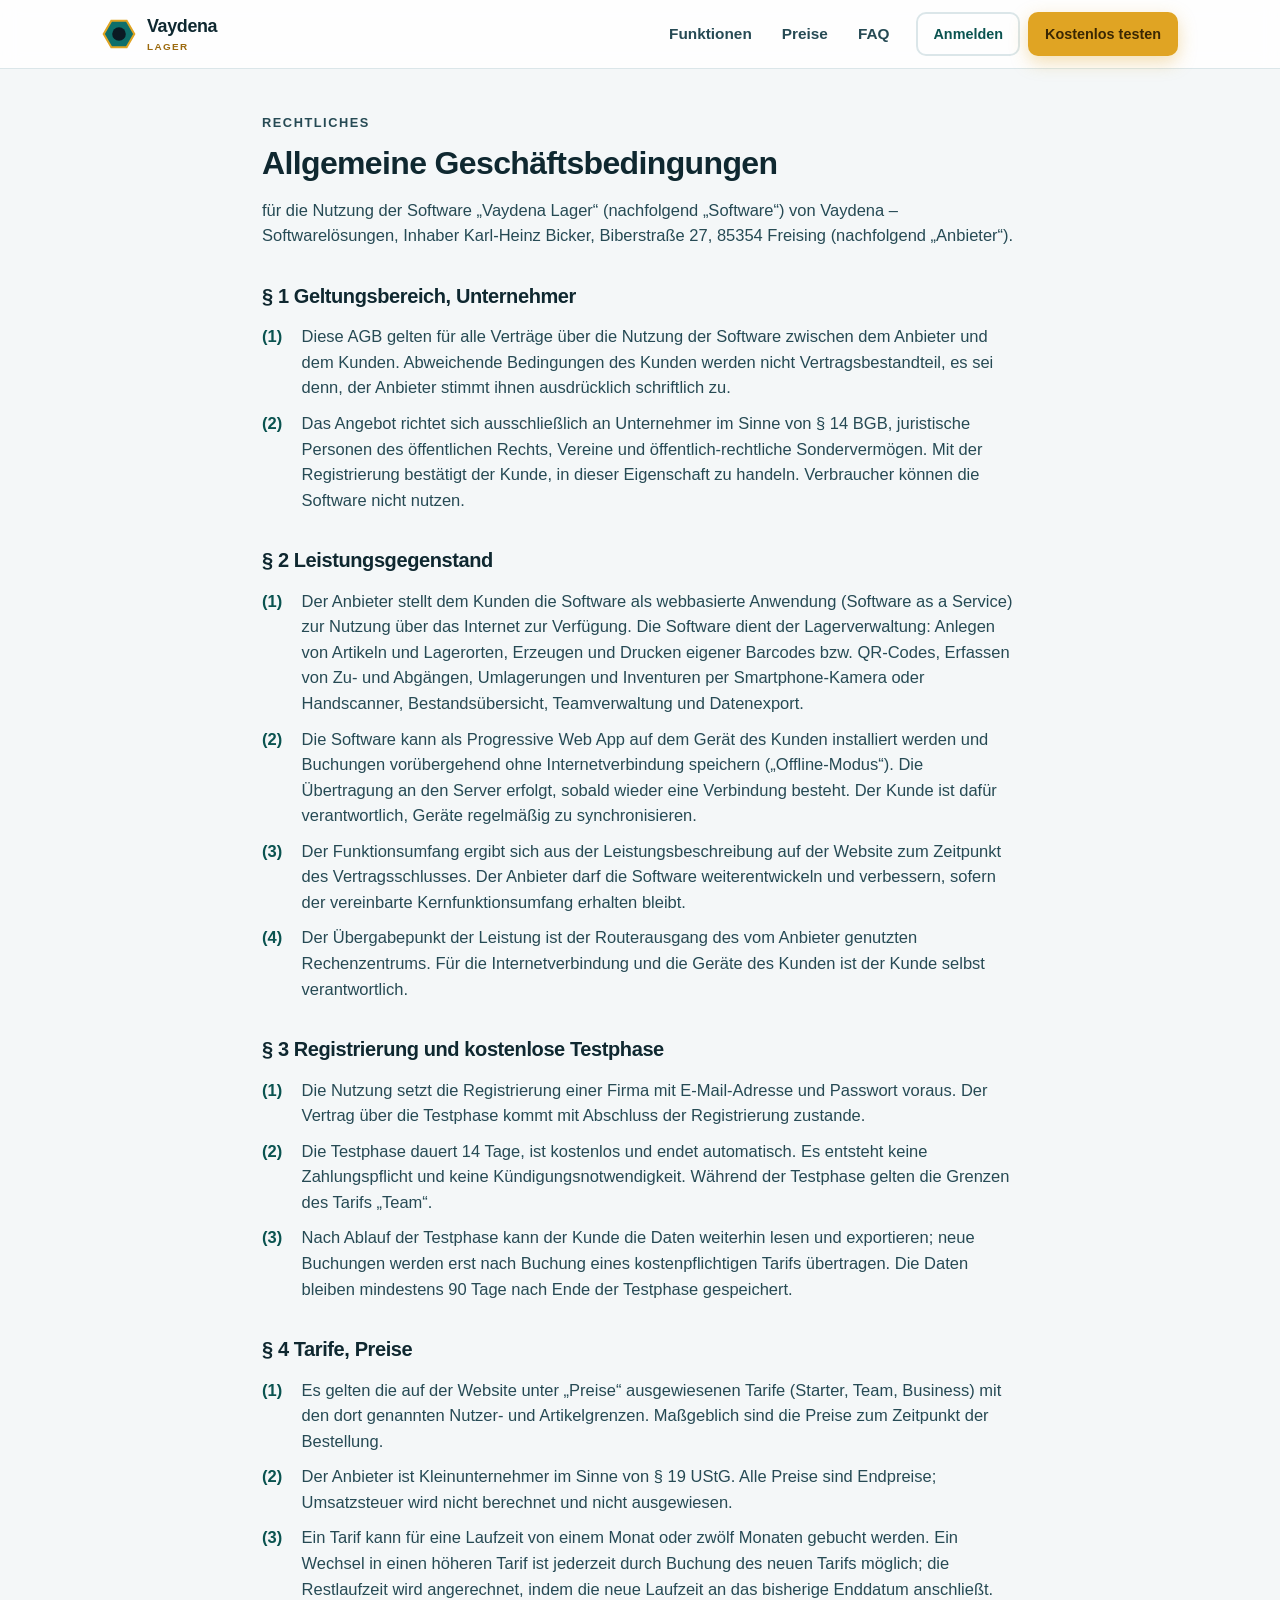
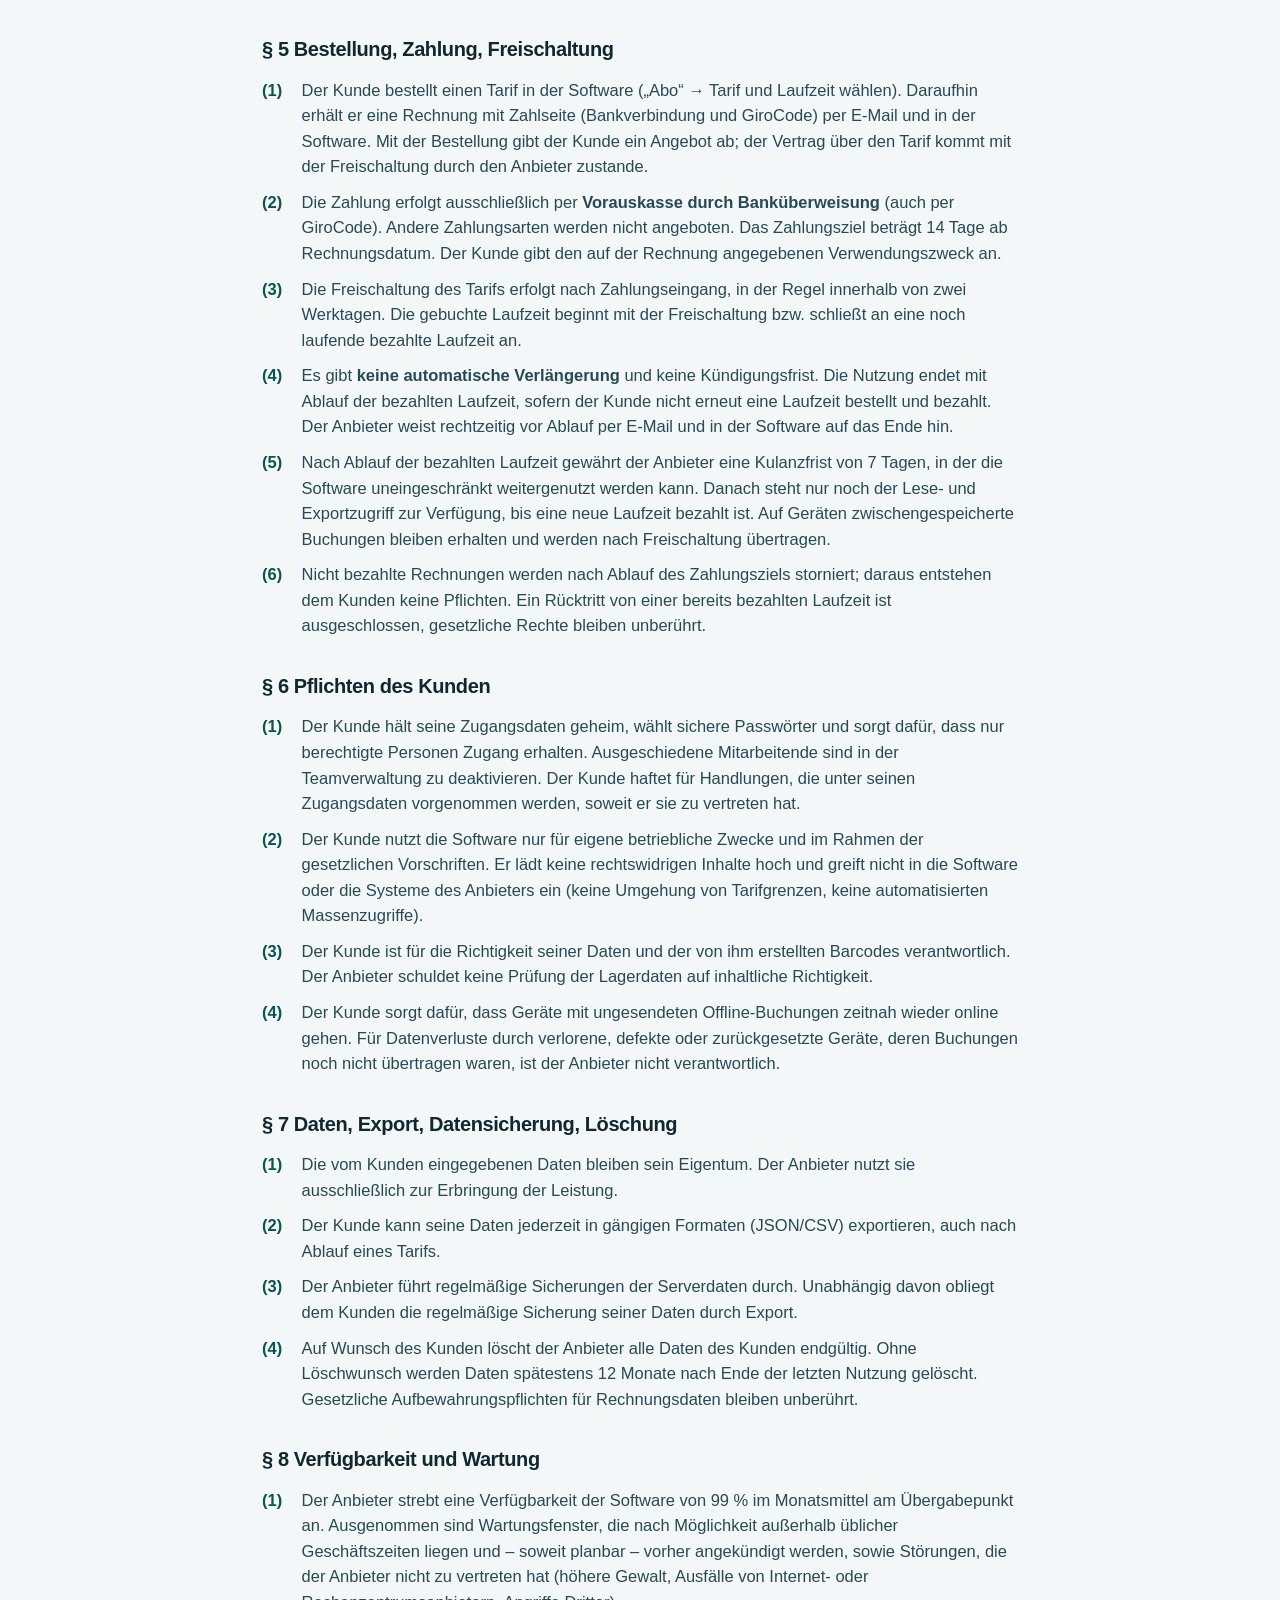
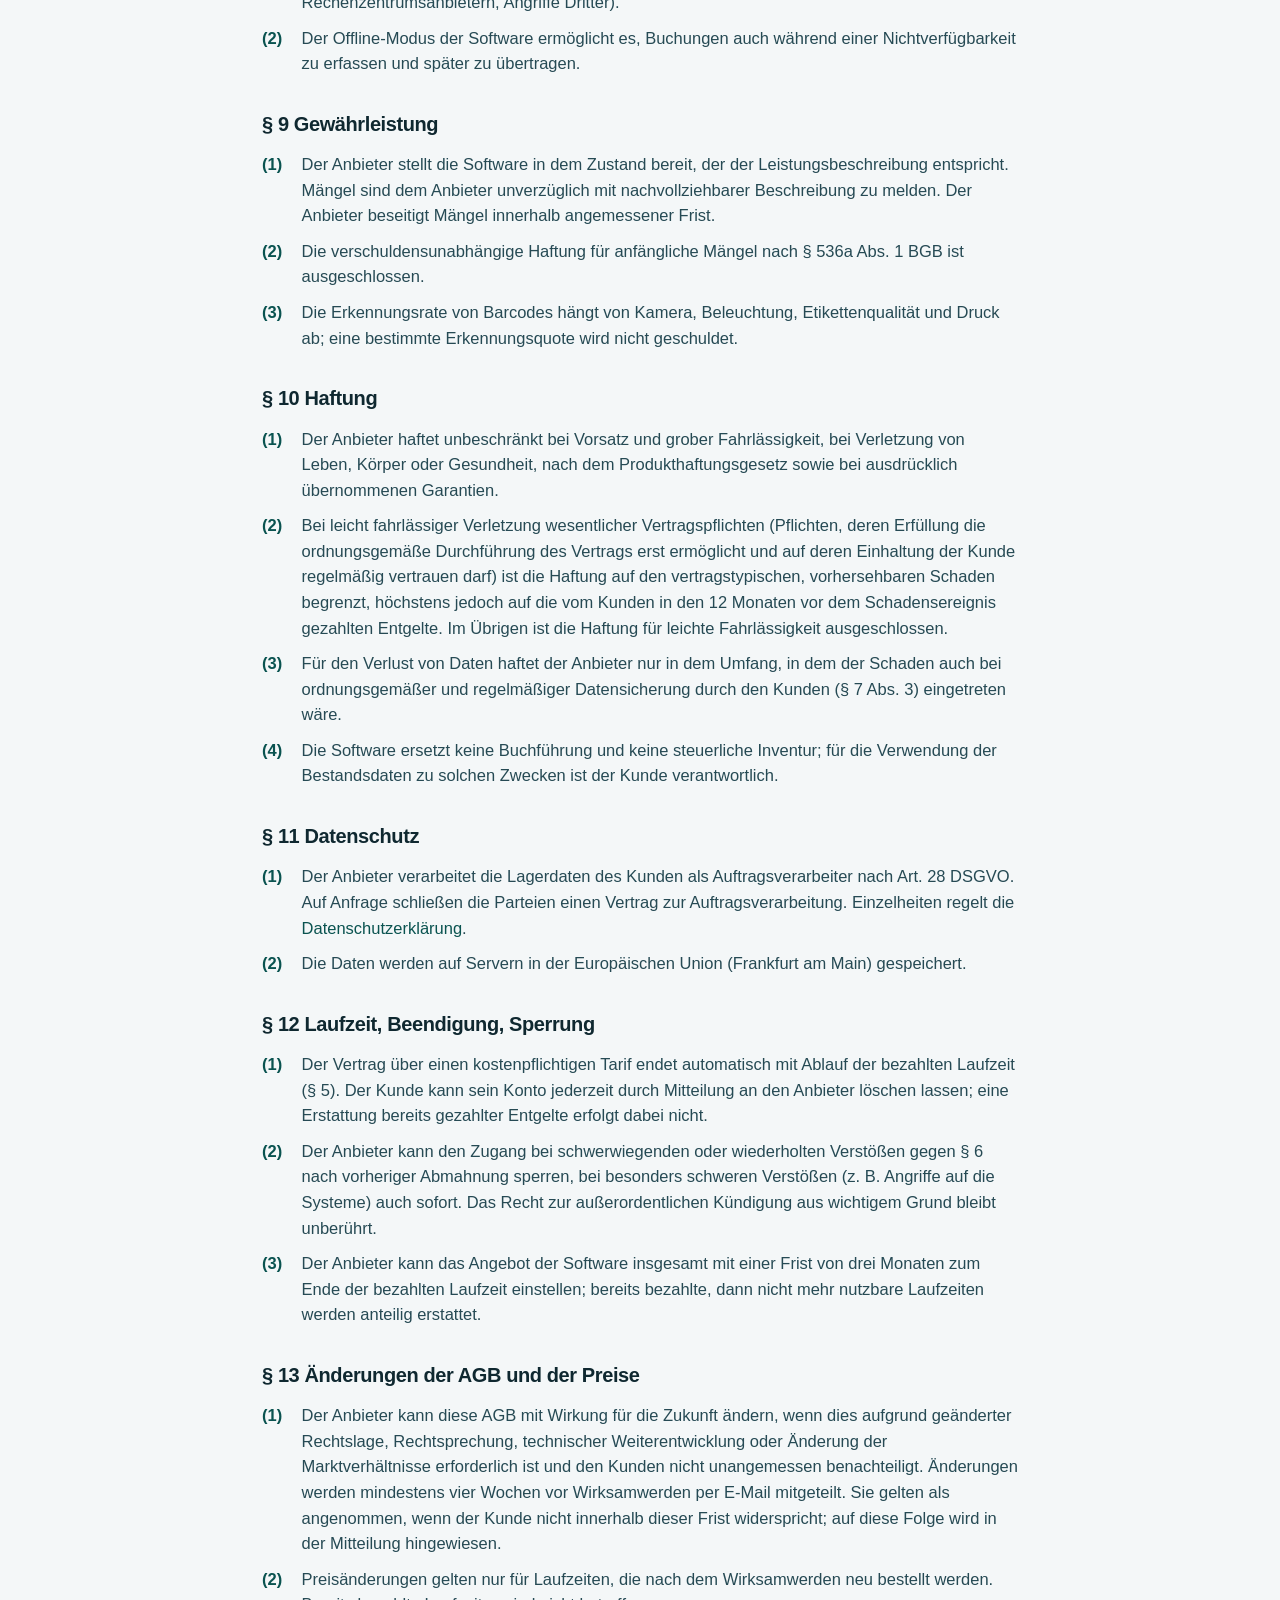
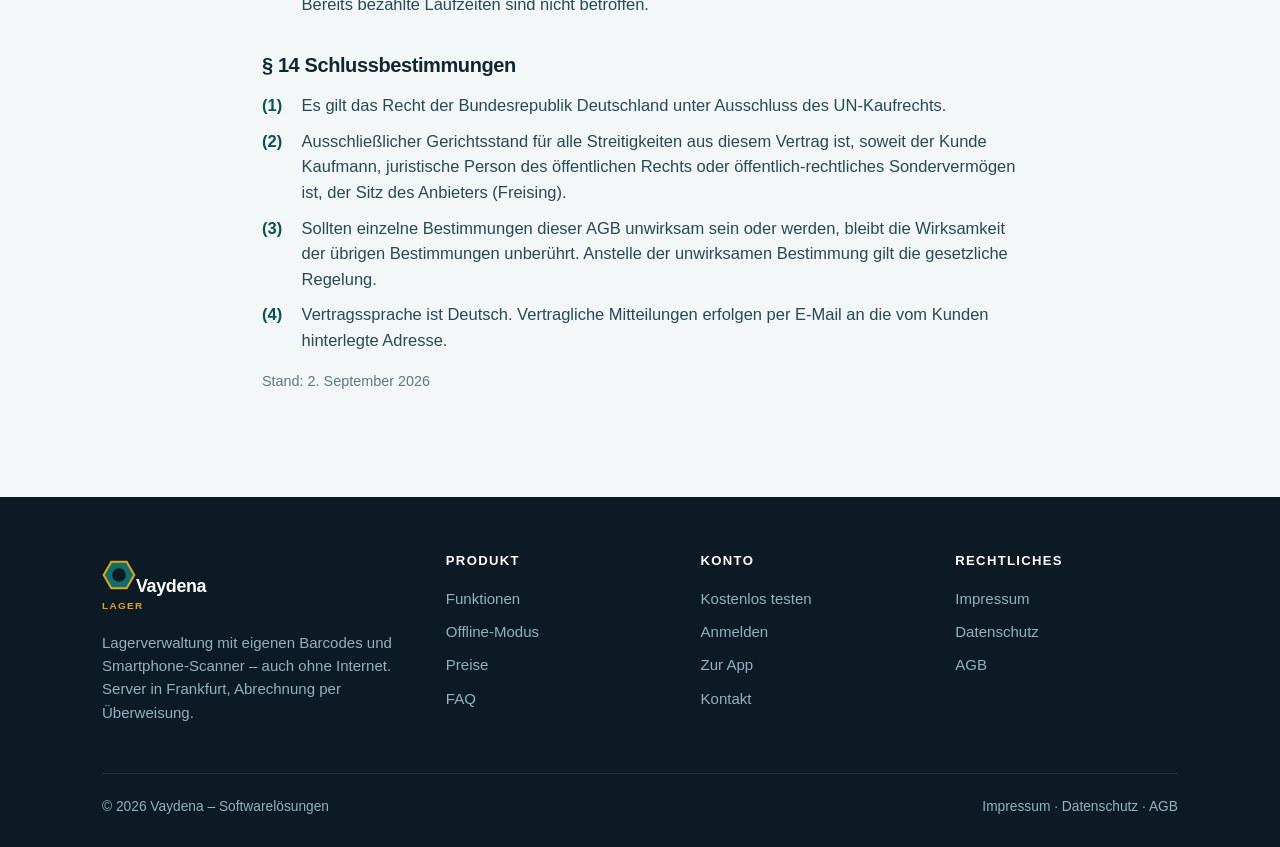
==== agb.html @ b8dba784 "Vaydena Lager v1: PWA, Supabase-Functions, Tests und Deploy-Workflow - Statische App (index, registr" ====
<!doctype html>
<html lang="de">
<head>
<meta charset="utf-8">
<meta name="viewport" content="width=device-width,initial-scale=1">
<title>AGB – Vaydena Lager</title>
<meta name="description" content="Allgemeine Geschäftsbedingungen für die Nutzung von Vaydena Lager (B2B-Software als Abo, Zahlung per Überweisung).">
<meta name="robots" content="noindex,follow">
<meta name="theme-color" content="#0b1a24">
<link rel="icon" href="assets/icons/favicon-32.png" sizes="32x32">
<link rel="apple-touch-icon" href="assets/icons/apple-touch-icon.png">
<link rel="stylesheet" href="assets/app.css">
<style>
  .prose{max-width:800px;margin:0 auto;padding:44px 22px 70px}
  .prose h1{font-size:2rem}
  .prose h2{font-size:1.25rem;margin-top:36px}
  .prose p,.prose li{color:var(--ink-2)}
  .prose ol.n{padding-left:0;list-style:none;counter-reset:abs}
  .prose ol.n>li{position:relative;padding-left:2.4em;margin-bottom:10px;counter-increment:abs}
  .prose ol.n>li::before{content:"(" counter(abs) ")";position:absolute;left:0;top:0;font-weight:700;color:var(--primary-d)}
  .prose ul{padding-left:22px}
  .prose .card{background:var(--surface);border:1px solid var(--line);border-radius:var(--radius);padding:22px 26px;box-shadow:var(--shadow-s);margin:18px 0}
  .prose .stand{color:var(--muted);font-size:.9rem}
  .prose table{width:100%;border-collapse:collapse;margin:12px 0 18px;font-size:.95rem;background:var(--surface);border:1px solid var(--line);border-radius:var(--radius-s);overflow:hidden}
  .prose th,.prose td{padding:9px 12px;border-bottom:1px solid var(--line);text-align:left}
  .prose th{background:var(--bg-2);font-size:.8rem;text-transform:uppercase;letter-spacing:.06em;color:var(--muted)}
  .prose tr:last-child td{border-bottom:0}
</style>
</head>
<body>

<header class="site"><div class="wrap">
  <div class="nav">
    <a class="brand" href="index.html"><svg class="logo" viewBox="0 0 40 40" aria-hidden="true"><path d="M38 20 29 35.6H11L2 20 11 4.4h18z" fill="#0e6f6b"/><circle cx="20" cy="20" r="8" fill="#0b1a24"/><path d="M38 20 29 35.6H11L2 20 11 4.4h18z" fill="none" stroke="#e0a423" stroke-width="2.4"/></svg><span>Vaydena<small>Lager</small></span></a>
    <div class="spacer"></div>
    <nav class="nav-links" aria-label="Hauptnavigation"><a href="index.html#funktionen">Funktionen</a><a href="index.html#preise">Preise</a><a href="index.html#faq">FAQ</a></nav>
    <div class="nav-cta"><a class="btn ghost sm" href="anmelden.html">Anmelden</a><a class="btn gold sm" href="registrieren.html">Kostenlos testen</a></div>
    <button class="nav-toggle" aria-label="Menü öffnen"><svg viewBox="0 0 24 24" fill="none" stroke="currentColor" stroke-width="2.2" stroke-linecap="round"><path d="M4 7h16M4 12h16M4 17h16"/></svg></button>
  </div>
  <div class="mobile-menu"><a href="index.html#funktionen">Funktionen</a><a href="index.html#preise">Preise</a><a href="index.html#faq">FAQ</a><a href="anmelden.html">Anmelden</a></div>
</div></header>

<main class="prose">
  <p class="eyebrow">Rechtliches</p>
  <h1>Allgemeine Geschäftsbedingungen</h1>
  <p>für die Nutzung der Software „Vaydena Lager“ (nachfolgend „Software“) von Vaydena – Softwarelösungen, Inhaber Karl-Heinz Bicker, Biberstraße 27, 85354 Freising (nachfolgend „Anbieter“).</p>

  <h2>§ 1 Geltungsbereich, Unternehmer</h2>
  <ol class="n">
    <li>Diese AGB gelten für alle Verträge über die Nutzung der Software zwischen dem Anbieter und dem Kunden. Abweichende Bedingungen des Kunden werden nicht Vertragsbestandteil, es sei denn, der Anbieter stimmt ihnen ausdrücklich schriftlich zu.</li>
    <li>Das Angebot richtet sich ausschließlich an Unternehmer im Sinne von § 14 BGB, juristische Personen des öffentlichen Rechts, Vereine und öffentlich-rechtliche Sondervermögen. Mit der Registrierung bestätigt der Kunde, in dieser Eigenschaft zu handeln. Verbraucher können die Software nicht nutzen.</li>
  </ol>

  <h2>§ 2 Leistungsgegenstand</h2>
  <ol class="n">
    <li>Der Anbieter stellt dem Kunden die Software als webbasierte Anwendung (Software as a Service) zur Nutzung über das Internet zur Verfügung. Die Software dient der Lagerverwaltung: Anlegen von Artikeln und Lagerorten, Erzeugen und Drucken eigener Barcodes bzw. QR-Codes, Erfassen von Zu- und Abgängen, Umlagerungen und Inventuren per Smartphone-Kamera oder Handscanner, Bestandsübersicht, Teamverwaltung und Datenexport.</li>
    <li>Die Software kann als Progressive Web App auf dem Gerät des Kunden installiert werden und Buchungen vorübergehend ohne Internetverbindung speichern („Offline-Modus“). Die Übertragung an den Server erfolgt, sobald wieder eine Verbindung besteht. Der Kunde ist dafür verantwortlich, Geräte regelmäßig zu synchronisieren.</li>
    <li>Der Funktionsumfang ergibt sich aus der Leistungsbeschreibung auf der Website zum Zeitpunkt des Vertragsschlusses. Der Anbieter darf die Software weiterentwickeln und verbessern, sofern der vereinbarte Kernfunktionsumfang erhalten bleibt.</li>
    <li>Der Übergabepunkt der Leistung ist der Routerausgang des vom Anbieter genutzten Rechenzentrums. Für die Internetverbindung und die Geräte des Kunden ist der Kunde selbst verantwortlich.</li>
  </ol>

  <h2>§ 3 Registrierung und kostenlose Testphase</h2>
  <ol class="n">
    <li>Die Nutzung setzt die Registrierung einer Firma mit E-Mail-Adresse und Passwort voraus. Der Vertrag über die Testphase kommt mit Abschluss der Registrierung zustande.</li>
    <li>Die Testphase dauert 14 Tage, ist kostenlos und endet automatisch. Es entsteht keine Zahlungspflicht und keine Kündigungsnotwendigkeit. Während der Testphase gelten die Grenzen des Tarifs „Team“.</li>
    <li>Nach Ablauf der Testphase kann der Kunde die Daten weiterhin lesen und exportieren; neue Buchungen werden erst nach Buchung eines kostenpflichtigen Tarifs übertragen. Die Daten bleiben mindestens 90 Tage nach Ende der Testphase gespeichert.</li>
  </ol>

  <h2>§ 4 Tarife, Preise</h2>
  <ol class="n">
    <li>Es gelten die auf der Website unter „Preise“ ausgewiesenen Tarife (Starter, Team, Business) mit den dort genannten Nutzer- und Artikelgrenzen. Maßgeblich sind die Preise zum Zeitpunkt der Bestellung.</li>
    <li>Der Anbieter ist Kleinunternehmer im Sinne von § 19 UStG. Alle Preise sind Endpreise; Umsatzsteuer wird nicht berechnet und nicht ausgewiesen.</li>
    <li>Ein Tarif kann für eine Laufzeit von einem Monat oder zwölf Monaten gebucht werden. Ein Wechsel in einen höheren Tarif ist jederzeit durch Buchung des neuen Tarifs möglich; die Restlaufzeit wird angerechnet, indem die neue Laufzeit an das bisherige Enddatum anschließt.</li>
  </ol>

  <h2>§ 5 Bestellung, Zahlung, Freischaltung</h2>
  <ol class="n">
    <li>Der Kunde bestellt einen Tarif in der Software („Abo“ → Tarif und Laufzeit wählen). Daraufhin erhält er eine Rechnung mit Zahlseite (Bankverbindung und GiroCode) per E-Mail und in der Software. Mit der Bestellung gibt der Kunde ein Angebot ab; der Vertrag über den Tarif kommt mit der Freischaltung durch den Anbieter zustande.</li>
    <li>Die Zahlung erfolgt ausschließlich per <strong>Vorauskasse durch Banküberweisung</strong> (auch per GiroCode). Andere Zahlungsarten werden nicht angeboten. Das Zahlungsziel beträgt 14 Tage ab Rechnungsdatum. Der Kunde gibt den auf der Rechnung angegebenen Verwendungszweck an.</li>
    <li>Die Freischaltung des Tarifs erfolgt nach Zahlungseingang, in der Regel innerhalb von zwei Werktagen. Die gebuchte Laufzeit beginnt mit der Freischaltung bzw. schließt an eine noch laufende bezahlte Laufzeit an.</li>
    <li>Es gibt <strong>keine automatische Verlängerung</strong> und keine Kündigungsfrist. Die Nutzung endet mit Ablauf der bezahlten Laufzeit, sofern der Kunde nicht erneut eine Laufzeit bestellt und bezahlt. Der Anbieter weist rechtzeitig vor Ablauf per E-Mail und in der Software auf das Ende hin.</li>
    <li>Nach Ablauf der bezahlten Laufzeit gewährt der Anbieter eine Kulanzfrist von 7 Tagen, in der die Software uneingeschränkt weitergenutzt werden kann. Danach steht nur noch der Lese- und Exportzugriff zur Verfügung, bis eine neue Laufzeit bezahlt ist. Auf Geräten zwischengespeicherte Buchungen bleiben erhalten und werden nach Freischaltung übertragen.</li>
    <li>Nicht bezahlte Rechnungen werden nach Ablauf des Zahlungsziels storniert; daraus entstehen dem Kunden keine Pflichten. Ein Rücktritt von einer bereits bezahlten Laufzeit ist ausgeschlossen, gesetzliche Rechte bleiben unberührt.</li>
  </ol>

  <h2>§ 6 Pflichten des Kunden</h2>
  <ol class="n">
    <li>Der Kunde hält seine Zugangsdaten geheim, wählt sichere Passwörter und sorgt dafür, dass nur berechtigte Personen Zugang erhalten. Ausgeschiedene Mitarbeitende sind in der Teamverwaltung zu deaktivieren. Der Kunde haftet für Handlungen, die unter seinen Zugangsdaten vorgenommen werden, soweit er sie zu vertreten hat.</li>
    <li>Der Kunde nutzt die Software nur für eigene betriebliche Zwecke und im Rahmen der gesetzlichen Vorschriften. Er lädt keine rechtswidrigen Inhalte hoch und greift nicht in die Software oder die Systeme des Anbieters ein (keine Umgehung von Tarifgrenzen, keine automatisierten Massenzugriffe).</li>
    <li>Der Kunde ist für die Richtigkeit seiner Daten und der von ihm erstellten Barcodes verantwortlich. Der Anbieter schuldet keine Prüfung der Lagerdaten auf inhaltliche Richtigkeit.</li>
    <li>Der Kunde sorgt dafür, dass Geräte mit ungesendeten Offline-Buchungen zeitnah wieder online gehen. Für Datenverluste durch verlorene, defekte oder zurückgesetzte Geräte, deren Buchungen noch nicht übertragen waren, ist der Anbieter nicht verantwortlich.</li>
  </ol>

  <h2>§ 7 Daten, Export, Datensicherung, Löschung</h2>
  <ol class="n">
    <li>Die vom Kunden eingegebenen Daten bleiben sein Eigentum. Der Anbieter nutzt sie ausschließlich zur Erbringung der Leistung.</li>
    <li>Der Kunde kann seine Daten jederzeit in gängigen Formaten (JSON/CSV) exportieren, auch nach Ablauf eines Tarifs.</li>
    <li>Der Anbieter führt regelmäßige Sicherungen der Serverdaten durch. Unabhängig davon obliegt dem Kunden die regelmäßige Sicherung seiner Daten durch Export.</li>
    <li>Auf Wunsch des Kunden löscht der Anbieter alle Daten des Kunden endgültig. Ohne Löschwunsch werden Daten spätestens 12 Monate nach Ende der letzten Nutzung gelöscht. Gesetzliche Aufbewahrungspflichten für Rechnungsdaten bleiben unberührt.</li>
  </ol>

  <h2>§ 8 Verfügbarkeit und Wartung</h2>
  <ol class="n">
    <li>Der Anbieter strebt eine Verfügbarkeit der Software von 99 % im Monatsmittel am Übergabepunkt an. Ausgenommen sind Wartungsfenster, die nach Möglichkeit außerhalb üblicher Geschäftszeiten liegen und – soweit planbar – vorher angekündigt werden, sowie Störungen, die der Anbieter nicht zu vertreten hat (höhere Gewalt, Ausfälle von Internet- oder Rechenzentrumsanbietern, Angriffe Dritter).</li>
    <li>Der Offline-Modus der Software ermöglicht es, Buchungen auch während einer Nichtverfügbarkeit zu erfassen und später zu übertragen.</li>
  </ol>

  <h2>§ 9 Gewährleistung</h2>
  <ol class="n">
    <li>Der Anbieter stellt die Software in dem Zustand bereit, der der Leistungsbeschreibung entspricht. Mängel sind dem Anbieter unverzüglich mit nachvollziehbarer Beschreibung zu melden. Der Anbieter beseitigt Mängel innerhalb angemessener Frist.</li>
    <li>Die verschuldensunabhängige Haftung für anfängliche Mängel nach § 536a Abs. 1 BGB ist ausgeschlossen.</li>
    <li>Die Erkennungsrate von Barcodes hängt von Kamera, Beleuchtung, Etikettenqualität und Druck ab; eine bestimmte Erkennungsquote wird nicht geschuldet.</li>
  </ol>

  <h2>§ 10 Haftung</h2>
  <ol class="n">
    <li>Der Anbieter haftet unbeschränkt bei Vorsatz und grober Fahrlässigkeit, bei Verletzung von Leben, Körper oder Gesundheit, nach dem Produkthaftungsgesetz sowie bei ausdrücklich übernommenen Garantien.</li>
    <li>Bei leicht fahrlässiger Verletzung wesentlicher Vertragspflichten (Pflichten, deren Erfüllung die ordnungsgemäße Durchführung des Vertrags erst ermöglicht und auf deren Einhaltung der Kunde regelmäßig vertrauen darf) ist die Haftung auf den vertragstypischen, vorhersehbaren Schaden begrenzt, höchstens jedoch auf die vom Kunden in den 12 Monaten vor dem Schadensereignis gezahlten Entgelte. Im Übrigen ist die Haftung für leichte Fahrlässigkeit ausgeschlossen.</li>
    <li>Für den Verlust von Daten haftet der Anbieter nur in dem Umfang, in dem der Schaden auch bei ordnungsgemäßer und regelmäßiger Datensicherung durch den Kunden (§ 7 Abs. 3) eingetreten wäre.</li>
    <li>Die Software ersetzt keine Buchführung und keine steuerliche Inventur; für die Verwendung der Bestandsdaten zu solchen Zwecken ist der Kunde verantwortlich.</li>
  </ol>

  <h2>§ 11 Datenschutz</h2>
  <ol class="n">
    <li>Der Anbieter verarbeitet die Lagerdaten des Kunden als Auftragsverarbeiter nach Art. 28 DSGVO. Auf Anfrage schließen die Parteien einen Vertrag zur Auftragsverarbeitung. Einzelheiten regelt die <a href="datenschutz.html">Datenschutzerklärung</a>.</li>
    <li>Die Daten werden auf Servern in der Europäischen Union (Frankfurt am Main) gespeichert.</li>
  </ol>

  <h2>§ 12 Laufzeit, Beendigung, Sperrung</h2>
  <ol class="n">
    <li>Der Vertrag über einen kostenpflichtigen Tarif endet automatisch mit Ablauf der bezahlten Laufzeit (§ 5). Der Kunde kann sein Konto jederzeit durch Mitteilung an den Anbieter löschen lassen; eine Erstattung bereits gezahlter Entgelte erfolgt dabei nicht.</li>
    <li>Der Anbieter kann den Zugang bei schwerwiegenden oder wiederholten Verstößen gegen § 6 nach vorheriger Abmahnung sperren, bei besonders schweren Verstößen (z. B. Angriffe auf die Systeme) auch sofort. Das Recht zur außerordentlichen Kündigung aus wichtigem Grund bleibt unberührt.</li>
    <li>Der Anbieter kann das Angebot der Software insgesamt mit einer Frist von drei Monaten zum Ende der bezahlten Laufzeit einstellen; bereits bezahlte, dann nicht mehr nutzbare Laufzeiten werden anteilig erstattet.</li>
  </ol>

  <h2>§ 13 Änderungen der AGB und der Preise</h2>
  <ol class="n">
    <li>Der Anbieter kann diese AGB mit Wirkung für die Zukunft ändern, wenn dies aufgrund geänderter Rechtslage, Rechtsprechung, technischer Weiterentwicklung oder Änderung der Marktverhältnisse erforderlich ist und den Kunden nicht unangemessen benachteiligt. Änderungen werden mindestens vier Wochen vor Wirksamwerden per E-Mail mitgeteilt. Sie gelten als angenommen, wenn der Kunde nicht innerhalb dieser Frist widerspricht; auf diese Folge wird in der Mitteilung hingewiesen.</li>
    <li>Preisänderungen gelten nur für Laufzeiten, die nach dem Wirksamwerden neu bestellt werden. Bereits bezahlte Laufzeiten sind nicht betroffen.</li>
  </ol>

  <h2>§ 14 Schlussbestimmungen</h2>
  <ol class="n">
    <li>Es gilt das Recht der Bundesrepublik Deutschland unter Ausschluss des UN-Kaufrechts.</li>
    <li>Ausschließlicher Gerichtsstand für alle Streitigkeiten aus diesem Vertrag ist, soweit der Kunde Kaufmann, juristische Person des öffentlichen Rechts oder öffentlich-rechtliches Sondervermögen ist, der Sitz des Anbieters (Freising).</li>
    <li>Sollten einzelne Bestimmungen dieser AGB unwirksam sein oder werden, bleibt die Wirksamkeit der übrigen Bestimmungen unberührt. Anstelle der unwirksamen Bestimmung gilt die gesetzliche Regelung.</li>
    <li>Vertragssprache ist Deutsch. Vertragliche Mitteilungen erfolgen per E-Mail an die vom Kunden hinterlegte Adresse.</li>
  </ol>

  <p class="stand">Stand: 2. September 2026</p>
</main>

<footer class="site"><div class="wrap">
  <div class="cols">
    <div><a class="brand" href="index.html"><svg class="logo" viewBox="0 0 40 40" aria-hidden="true"><path d="M38 20 29 35.6H11L2 20 11 4.4h18z" fill="#0e6f6b"/><circle cx="20" cy="20" r="8" fill="#0b1a24"/><path d="M38 20 29 35.6H11L2 20 11 4.4h18z" fill="none" stroke="#e0a423" stroke-width="2.4"/></svg><span>Vaydena<small>Lager</small></span></a><p>Lagerverwaltung mit eigenen Barcodes und Smartphone-Scanner – auch ohne Internet. Server in Frankfurt, Abrechnung per Überweisung.</p></div>
    <div><h4>Produkt</h4><a href="index.html#funktionen">Funktionen</a><a href="index.html#offline">Offline-Modus</a><a href="index.html#preise">Preise</a><a href="index.html#faq">FAQ</a></div>
    <div><h4>Konto</h4><a href="registrieren.html">Kostenlos testen</a><a href="anmelden.html">Anmelden</a><a href="app.html">Zur App</a><a href="index.html#kontakt">Kontakt</a></div>
    <div><h4>Rechtliches</h4><a href="impressum.html">Impressum</a><a href="datenschutz.html">Datenschutz</a><a href="agb.html">AGB</a></div>
  </div>
  <div class="fbot"><span>© <span data-year>2026</span> Vaydena – Softwarelösungen</span><span><a href="impressum.html">Impressum</a> · <a href="datenschutz.html">Datenschutz</a> · <a href="agb.html">AGB</a></span></div>
</div></footer>

<script src="assets/site.js"></script>
</body>
</html>
---- assets/app.css ----
/* ============================================================
   Vaydena Lager — gemeinsames Design-System (Basis: Vaydena Schulungen)
   Petrol/Teal + Gold/Amber (Marke), dunkles Navy für Hero.
   Keine externen Assets. Systemfonts.
   ============================================================ */
:root{
  --bg:#f4f7f8; --bg-2:#eaf1f2; --surface:#ffffff;
  --ink:#0f2830; --ink-2:#264a54; --muted:#5c7883; --line:#dbe6e9;
  --primary:#0e6f6b; --primary-d:#0a5350; --primary-l:#e3f1ef;
  --gold:#e0a423; --gold-d:#9c6a0d; --gold-l:#fbeecd;
  --navy:#0b1a24; --navy-2:#122b39; --navy-ink:#e6f1f3; --navy-muted:#93b2bb;
  --ok:#1f9d6b; --ok-l:#e4f5ec; --warn:#c47d12;
  --radius:16px; --radius-s:11px; --radius-xs:9px;
  --shadow-s:0 1px 2px rgba(11,26,36,.06),0 2px 8px rgba(11,26,36,.05);
  --shadow-m:0 8px 28px rgba(11,26,36,.10);
  --shadow-l:0 18px 50px rgba(11,26,36,.16);
  --maxw:1120px;
  --font:-apple-system,BlinkMacSystemFont,"Segoe UI",Roboto,"Helvetica Neue",Arial,sans-serif;
}
*{box-sizing:border-box}
html{-webkit-text-size-adjust:100%;scroll-behavior:smooth}
body{
  margin:0;font-family:var(--font);color:var(--ink);background:var(--bg);
  line-height:1.55;font-size:16.5px;-webkit-font-smoothing:antialiased;
}
h1,h2,h3,h4{line-height:1.15;margin:0 0 .5em;color:var(--ink);text-wrap:balance;letter-spacing:-.02em}
h1{font-size:clamp(2rem,4.2vw,3.15rem);font-weight:800}
h2{font-size:clamp(1.55rem,3vw,2.3rem);font-weight:800}
h3{font-size:1.2rem;font-weight:700}
p{margin:0 0 1em}
a{color:var(--primary-d);text-decoration:none}
a:hover{text-decoration:underline}
img{max-width:100%;display:block}
.wrap{max-width:var(--maxw);margin:0 auto;padding:0 22px}
.center{text-align:center}
.muted{color:var(--muted)}
.eyebrow{font-size:.8rem;font-weight:800;letter-spacing:.12em;text-transform:uppercase;color:var(--primary);margin:0 0 12px}
.eyebrow.gold{color:var(--gold-d)}

/* ---------- Buttons ---------- */
.btn{display:inline-flex;align-items:center;gap:9px;font-family:inherit;cursor:pointer;
  font-weight:700;font-size:1rem;padding:13px 22px;border-radius:12px;border:2px solid transparent;
  text-decoration:none;transition:transform .12s ease,box-shadow .12s ease,background .12s;white-space:nowrap}
.btn:hover{text-decoration:none;transform:translateY(-1px)}
.btn:active{transform:translateY(0)}
.btn.primary{background:var(--primary);color:#fff;box-shadow:var(--shadow-s)}
.btn.primary:hover{background:var(--primary-d);box-shadow:var(--shadow-m)}
.btn.gold{background:var(--gold);color:#3a2703;box-shadow:0 6px 18px rgba(224,164,35,.35)}
.btn.gold:hover{background:#eeb130}
.btn.ghost{background:transparent;color:var(--primary-d);border-color:var(--line)}
.btn.ghost:hover{border-color:var(--primary);background:var(--primary-l)}
.btn.ghost.on-navy{color:#fff;border-color:rgba(255,255,255,.28)}
.btn.ghost.on-navy:hover{background:rgba(255,255,255,.08);border-color:rgba(255,255,255,.5)}
.btn.lg{padding:16px 30px;font-size:1.08rem}
.btn.sm{padding:9px 15px;font-size:.9rem;border-radius:10px}
.btn.block{width:100%;justify-content:center}

/* ---------- Header ---------- */
header.site{position:sticky;top:0;z-index:50;background:rgba(255,255,255,.86);
  backdrop-filter:saturate(1.4) blur(10px);border-bottom:1px solid var(--line)}
.nav{display:flex;align-items:center;gap:14px;height:68px}
.brand{display:flex;align-items:center;gap:11px;font-weight:800;font-size:1.12rem;color:var(--ink);letter-spacing:-.02em}
.brand:hover{text-decoration:none}
.brand .logo{width:34px;height:34px;flex:0 0 auto}
.brand small{display:block;font-size:.62rem;font-weight:700;letter-spacing:.14em;text-transform:uppercase;color:var(--gold-d);margin-top:-2px}
.nav .spacer{flex:1}
.nav-links{display:flex;align-items:center;gap:4px}
.nav-links a{padding:9px 13px;border-radius:10px;color:var(--ink-2);font-weight:600;font-size:.96rem}
.nav-links a:hover{background:var(--primary-l);color:var(--primary-d);text-decoration:none}
.nav-cta{display:flex;align-items:center;gap:8px}
.nav-toggle{display:none;background:none;border:0;cursor:pointer;padding:8px;color:var(--ink)}
.nav-toggle svg{width:26px;height:26px}

/* ---------- Hero (dunkles Navy) ---------- */
.hero{position:relative;background:radial-gradient(1100px 520px at 78% -8%,#1c4a4a 0%,transparent 60%),
   linear-gradient(160deg,var(--navy) 0%,var(--navy-2) 100%);color:var(--navy-ink);overflow:hidden}
.hero::after{content:"";position:absolute;right:-90px;top:-90px;width:360px;height:360px;
  background:radial-gradient(circle,rgba(224,164,35,.22),transparent 68%);pointer-events:none}
.hero .wrap{position:relative;padding:74px 22px 84px;display:grid;grid-template-columns:1.05fr .95fr;gap:48px;align-items:center}
.hero h1{color:#fff}
.hero h1 .hl{color:var(--gold);position:relative}
.hero .lead{font-size:1.18rem;color:var(--navy-ink);opacity:.9;max-width:36em;margin-bottom:26px}
.hero .cta-row{display:flex;gap:12px;flex-wrap:wrap;margin-bottom:20px}
.hero .trustline{display:flex;gap:18px;flex-wrap:wrap;color:var(--navy-muted);font-size:.9rem;font-weight:600}
.hero .trustline span{display:flex;align-items:center;gap:7px}
.hero .trustline svg{width:17px;height:17px;color:var(--gold)}

/* Hero-Vorschau-Karte (Kurs-Mockup) */
.previewcard{background:linear-gradient(180deg,#0f2531,#0b1c26);border:1px solid rgba(255,255,255,.09);
  border-radius:20px;box-shadow:var(--shadow-l);overflow:hidden}
.previewcard .pv-top{display:flex;align-items:center;gap:8px;padding:12px 16px;border-bottom:1px solid rgba(255,255,255,.08)}
.previewcard .dot{width:11px;height:11px;border-radius:50%}
.previewcard .pv-body{padding:18px}
.pv-video{aspect-ratio:16/9;border-radius:12px;background:
   radial-gradient(circle at 50% 46%,rgba(224,164,35,.9),rgba(224,164,35,.15) 34%,transparent 46%),
   linear-gradient(160deg,#16323f,#0d222c);display:grid;place-items:center;position:relative;border:1px solid rgba(255,255,255,.08)}
.pv-video .play{width:64px;height:64px;border-radius:50%;background:rgba(11,26,36,.55);backdrop-filter:blur(3px);
  display:grid;place-items:center;border:2px solid rgba(255,255,255,.6)}
.pv-video .play svg{width:26px;height:26px;color:#fff;margin-left:3px}
.pv-quiz{margin-top:16px;background:rgba(255,255,255,.05);border:1px solid rgba(255,255,255,.09);border-radius:12px;padding:14px 15px}
.pv-quiz .q{color:#fff;font-weight:700;font-size:.95rem;margin-bottom:11px}
.pv-quiz .opt{display:flex;align-items:center;gap:9px;padding:9px 12px;border-radius:9px;font-size:.88rem;
  background:rgba(255,255,255,.04);border:1px solid rgba(255,255,255,.1);color:var(--navy-ink);margin-bottom:7px}
.pv-quiz .opt.ok{background:rgba(31,157,107,.22);border-color:rgba(31,157,107,.6);color:#c7f0dc}
.pv-quiz .opt .mk{width:18px;height:18px;border-radius:50%;border:1.5px solid currentColor;flex:0 0 auto;display:grid;place-items:center;font-size:.7rem}

/* ---------- Sections ---------- */
section{padding:70px 0}
section.tight{padding:52px 0}
.sec-head{max-width:40em;margin:0 auto 44px;text-align:center}
.sec-head.left{margin-left:0;text-align:left}
.sec-head p{font-size:1.1rem;color:var(--muted);margin:0}
.alt{background:var(--bg-2)}
.navy-sec{background:linear-gradient(160deg,var(--navy),var(--navy-2));color:var(--navy-ink)}
.navy-sec h2{color:#fff}
.navy-sec .sec-head p{color:var(--navy-muted)}

/* ---------- Logos / Zielgruppen-Band ---------- */
.audience{display:flex;flex-wrap:wrap;justify-content:center;gap:12px 14px}
.audience .chip{display:flex;align-items:center;gap:9px;background:var(--surface);border:1px solid var(--line);
  border-radius:999px;padding:10px 18px;font-weight:700;font-size:.95rem;color:var(--ink-2);box-shadow:var(--shadow-s)}
.audience .chip svg{width:19px;height:19px;color:var(--primary)}

/* ---------- Feature-Grid ---------- */
.grid{display:grid;gap:22px}
.g3{grid-template-columns:repeat(3,1fr)}
.g2{grid-template-columns:repeat(2,1fr)}
.g4{grid-template-columns:repeat(4,1fr)}
.feature{background:var(--surface);border:1px solid var(--line);border-radius:var(--radius);padding:26px;box-shadow:var(--shadow-s)}
.feature .ic{width:46px;height:46px;border-radius:12px;background:var(--primary-l);color:var(--primary-d);
  display:grid;place-items:center;margin-bottom:16px}
.feature .ic svg{width:24px;height:24px}
.feature.gold .ic{background:var(--gold-l);color:var(--gold-d)}
.feature h3{margin-bottom:7px}
.feature p{margin:0;color:var(--muted);font-size:.97rem}

/* ---------- Ablauf-Steps ---------- */
.steps{display:grid;grid-template-columns:repeat(4,1fr);gap:22px;counter-reset:st}
.step{position:relative;padding-top:8px}
.step .n{width:44px;height:44px;border-radius:13px;background:var(--primary);color:#fff;font-weight:800;
  font-size:1.15rem;display:grid;place-items:center;margin-bottom:14px;box-shadow:var(--shadow-s)}
.step h3{font-size:1.08rem;margin-bottom:6px}
.step p{margin:0;color:var(--muted);font-size:.95rem}

/* ---------- Kurskarten ---------- */
.courses{display:grid;grid-template-columns:repeat(3,1fr);gap:24px}
.course{background:var(--surface);border:1px solid var(--line);border-radius:var(--radius);overflow:hidden;
  box-shadow:var(--shadow-s);display:flex;flex-direction:column;transition:transform .14s,box-shadow .14s}
.course:hover{transform:translateY(-3px);box-shadow:var(--shadow-m);text-decoration:none}
.course .thumb{aspect-ratio:16/9;position:relative;background:linear-gradient(160deg,#16323f,#0b1c26);overflow:hidden}
.course .thumb img{width:100%;height:100%;object-fit:cover}
.course .thumb .glow{position:absolute;inset:0;background:radial-gradient(circle at 50% 46%,rgba(224,164,35,.85),transparent 42%)}
.course .cat{position:absolute;top:12px;left:12px;background:rgba(11,26,36,.72);color:#fff;font-size:.72rem;
  font-weight:700;padding:5px 11px;border-radius:999px;letter-spacing:.03em;backdrop-filter:blur(3px)}
.course .lvl{position:absolute;top:12px;right:12px;background:var(--gold);color:#3a2703;font-size:.72rem;
  font-weight:800;padding:5px 11px;border-radius:999px}
.course .body{padding:20px;display:flex;flex-direction:column;flex:1}
.course h3{margin-bottom:8px;font-size:1.14rem}
.course .body p{color:var(--muted);font-size:.94rem;margin:0 0 16px;flex:1}
.course .meta{display:flex;gap:14px;flex-wrap:wrap;color:var(--ink-2);font-size:.86rem;font-weight:600;
  border-top:1px solid var(--line);padding-top:14px}
.course .meta span{display:flex;align-items:center;gap:6px}
.course .meta svg{width:16px;height:16px;color:var(--primary)}
.course.soon{opacity:.72}
.course.soon .thumb{filter:grayscale(.4)}
.ribbon{position:absolute;bottom:12px;left:12px;background:var(--surface);color:var(--muted);font-size:.72rem;
  font-weight:700;padding:5px 11px;border-radius:999px;border:1px solid var(--line)}

/* ---------- Preis-Tarife ---------- */
.tiers{display:grid;grid-template-columns:repeat(4,1fr);gap:20px;align-items:stretch}
.tier{background:var(--surface);border:1px solid var(--line);border-radius:var(--radius);padding:28px 24px;
  display:flex;flex-direction:column;box-shadow:var(--shadow-s);position:relative}
.tier.pop{border-color:var(--primary);box-shadow:0 0 0 3px var(--primary-l),var(--shadow-m);transform:translateY(-6px)}
.tier .badge{position:absolute;top:-13px;left:50%;transform:translateX(-50%);background:var(--primary);color:#fff;
  font-size:.74rem;font-weight:800;letter-spacing:.05em;padding:6px 14px;border-radius:999px;text-transform:uppercase;white-space:nowrap}
.tier .tname{font-size:1.05rem;font-weight:800;color:var(--ink)}
.tier .price{margin:12px 0 4px;font-size:2.5rem;font-weight:800;color:var(--ink);letter-spacing:-.03em;line-height:1}
.tier .price small{font-size:.95rem;font-weight:600;color:var(--muted);letter-spacing:0}
.tier .per{color:var(--muted);font-size:.9rem;margin-bottom:18px;min-height:1.2em}
.tier .desc{color:var(--muted);font-size:.92rem;margin-bottom:18px;min-height:3em}
.tier ul{list-style:none;padding:0;margin:0 0 22px;flex:1}
.tier li{display:flex;gap:10px;align-items:flex-start;padding:7px 0;font-size:.93rem;color:var(--ink-2)}
.tier li svg{width:18px;height:18px;color:var(--ok);flex:0 0 auto;margin-top:2px}
.tier li.off{color:var(--muted);opacity:.7}
.tier li.off svg{color:var(--muted)}
.tier .btn{margin-top:auto}

/* ---------- Vergleichstabelle ---------- */
.cmp-scroll{overflow-x:auto}
table.cmp{width:100%;border-collapse:collapse;min-width:640px;background:var(--surface);
  border:1px solid var(--line);border-radius:var(--radius);overflow:hidden}
table.cmp th,table.cmp td{padding:14px 16px;text-align:center;border-bottom:1px solid var(--line);font-size:.95rem}
table.cmp thead th{background:var(--bg-2);font-weight:800;color:var(--ink)}
table.cmp tbody th{text-align:left;font-weight:600;color:var(--ink-2)}
table.cmp td svg{width:19px;height:19px;color:var(--ok)}
table.cmp td.no{color:var(--muted)}
table.cmp tr:last-child td,table.cmp tr:last-child th{border-bottom:0}
table.cmp .hl{color:var(--primary-d);font-weight:800}

/* ---------- FAQ ---------- */
.faq{max-width:760px;margin:0 auto}
.faq details{background:var(--surface);border:1px solid var(--line);border-radius:var(--radius-s);
  margin-bottom:12px;padding:2px 20px;box-shadow:var(--shadow-s)}
.faq summary{cursor:pointer;font-weight:700;color:var(--ink);padding:16px 0;list-style:none;
  display:flex;justify-content:space-between;gap:14px;align-items:center}
.faq summary::-webkit-details-marker{display:none}
.faq summary .chev{transition:transform .2s;color:var(--primary);flex:0 0 auto}
.faq details[open] summary .chev{transform:rotate(180deg)}
.faq details p{color:var(--muted);margin:0;padding:0 0 18px;font-size:.97rem}

/* ---------- CTA-Band ---------- */
.ctaband{background:linear-gradient(160deg,var(--primary-d),var(--primary));color:#fff;border-radius:22px;
  padding:52px 44px;text-align:center;box-shadow:var(--shadow-m);position:relative;overflow:hidden}
.ctaband::after{content:"";position:absolute;right:-60px;bottom:-80px;width:280px;height:280px;
  background:radial-gradient(circle,rgba(224,164,35,.3),transparent 66%)}
.ctaband h2{color:#fff;position:relative}
.ctaband p{color:rgba(255,255,255,.9);max-width:34em;margin:0 auto 26px;position:relative;font-size:1.1rem}
.ctaband .btn{position:relative}

/* ---------- Formularseiten ---------- */
.authwrap{max-width:1020px;margin:0 auto;padding:46px 22px;display:grid;grid-template-columns:1fr .9fr;gap:44px;align-items:start}
.authcard{background:var(--surface);border:1px solid var(--line);border-radius:var(--radius);padding:32px;box-shadow:var(--shadow-m)}
.field{margin-bottom:16px}
.field label{display:block;font-weight:700;font-size:.9rem;color:var(--ink-2);margin-bottom:6px}
.field input,.field select,.field textarea{width:100%;font-family:inherit;font-size:1rem;padding:12px 14px;
  border:1.5px solid var(--line);border-radius:11px;background:#fdfefe;color:var(--ink)}
.field input:focus,.field select:focus,.field textarea:focus{outline:none;border-color:var(--primary);box-shadow:0 0 0 3px var(--primary-l)}
.field .hint{font-size:.82rem;color:var(--muted);margin-top:5px}
.formnote{font-size:.88rem;color:var(--muted);margin-top:14px}
.aside-list{list-style:none;padding:0;margin:20px 0 0}
.aside-list li{display:flex;gap:11px;align-items:flex-start;padding:9px 0;color:var(--ink-2);font-size:.97rem}
.aside-list li svg{width:20px;height:20px;color:var(--primary);flex:0 0 auto;margin-top:2px}
.msg{padding:13px 16px;border-radius:11px;font-size:.93rem;font-weight:600;margin-bottom:16px;display:none}
.msg.err{background:#fdecec;color:#a32020;border:1px solid #f3c9c9;display:block}
.msg.ok{background:var(--ok-l);color:#136b48;border:1px solid #bfe6d2;display:block}
.msg.info{background:var(--gold-l);color:#8a5a0c;border:1px solid #edd39a;display:block}

/* ---------- Badges ---------- */
.pill{display:inline-flex;align-items:center;gap:6px;font-size:.8rem;font-weight:700;padding:4px 11px;border-radius:999px}
.pill.teal{background:var(--primary-l);color:var(--primary-d)}
.pill.gold{background:var(--gold-l);color:var(--gold-d)}
.pill.ok{background:var(--ok-l);color:#136b48}

/* ---------- Footer ---------- */
footer.site{background:var(--navy);color:var(--navy-muted);padding:56px 0 30px;font-size:.94rem;margin-top:20px}
footer.site .cols{display:grid;grid-template-columns:1.4fr 1fr 1fr 1fr;gap:32px;margin-bottom:34px}
footer.site h4{color:#fff;font-size:.82rem;letter-spacing:.1em;text-transform:uppercase;margin-bottom:14px}
footer.site a{color:var(--navy-muted);display:block;padding:5px 0}
footer.site a:hover{color:#fff}
footer.site .brand{color:#fff;margin-bottom:12px}
footer.site .brand small{color:var(--gold)}
footer.site .fbot{border-top:1px solid rgba(255,255,255,.1);padding-top:22px;display:flex;
  justify-content:space-between;flex-wrap:wrap;gap:12px;color:var(--navy-muted);font-size:.86rem}
footer.site .fbot a{display:inline}

/* ---------- Utilities ---------- */
.hide{display:none!important}
.mt0{margin-top:0}.mb0{margin-bottom:0}
hr.soft{border:0;border-top:1px solid var(--line);margin:0}

/* ---------- Responsive ---------- */
@media (max-width:900px){
  .hero .wrap{grid-template-columns:1fr;gap:34px;padding:56px 22px 64px}
  .g3,.g4,.courses,.tiers{grid-template-columns:repeat(2,1fr)}
  .steps{grid-template-columns:repeat(2,1fr)}
  footer.site .cols{grid-template-columns:1fr 1fr}
  .authwrap{grid-template-columns:1fr}
  .tier.pop{transform:none}
}
@media (max-width:620px){
  .nav-links,.nav-cta .btn.ghost{display:none}
  .nav-toggle{display:block}
  .nav.open+.mobile-menu{display:block}
  .g3,.g4,.g2,.courses,.tiers,.steps{grid-template-columns:1fr}
  footer.site .cols{grid-template-columns:1fr}
  .ctaband{padding:38px 24px}
  section{padding:52px 0}
}
.mobile-menu{display:none;background:var(--surface);border-bottom:1px solid var(--line);padding:12px 22px}
.mobile-menu a{display:block;padding:12px 6px;font-weight:600;color:var(--ink-2);border-bottom:1px solid var(--line)}
.mobile-menu a:last-child{border-bottom:0}
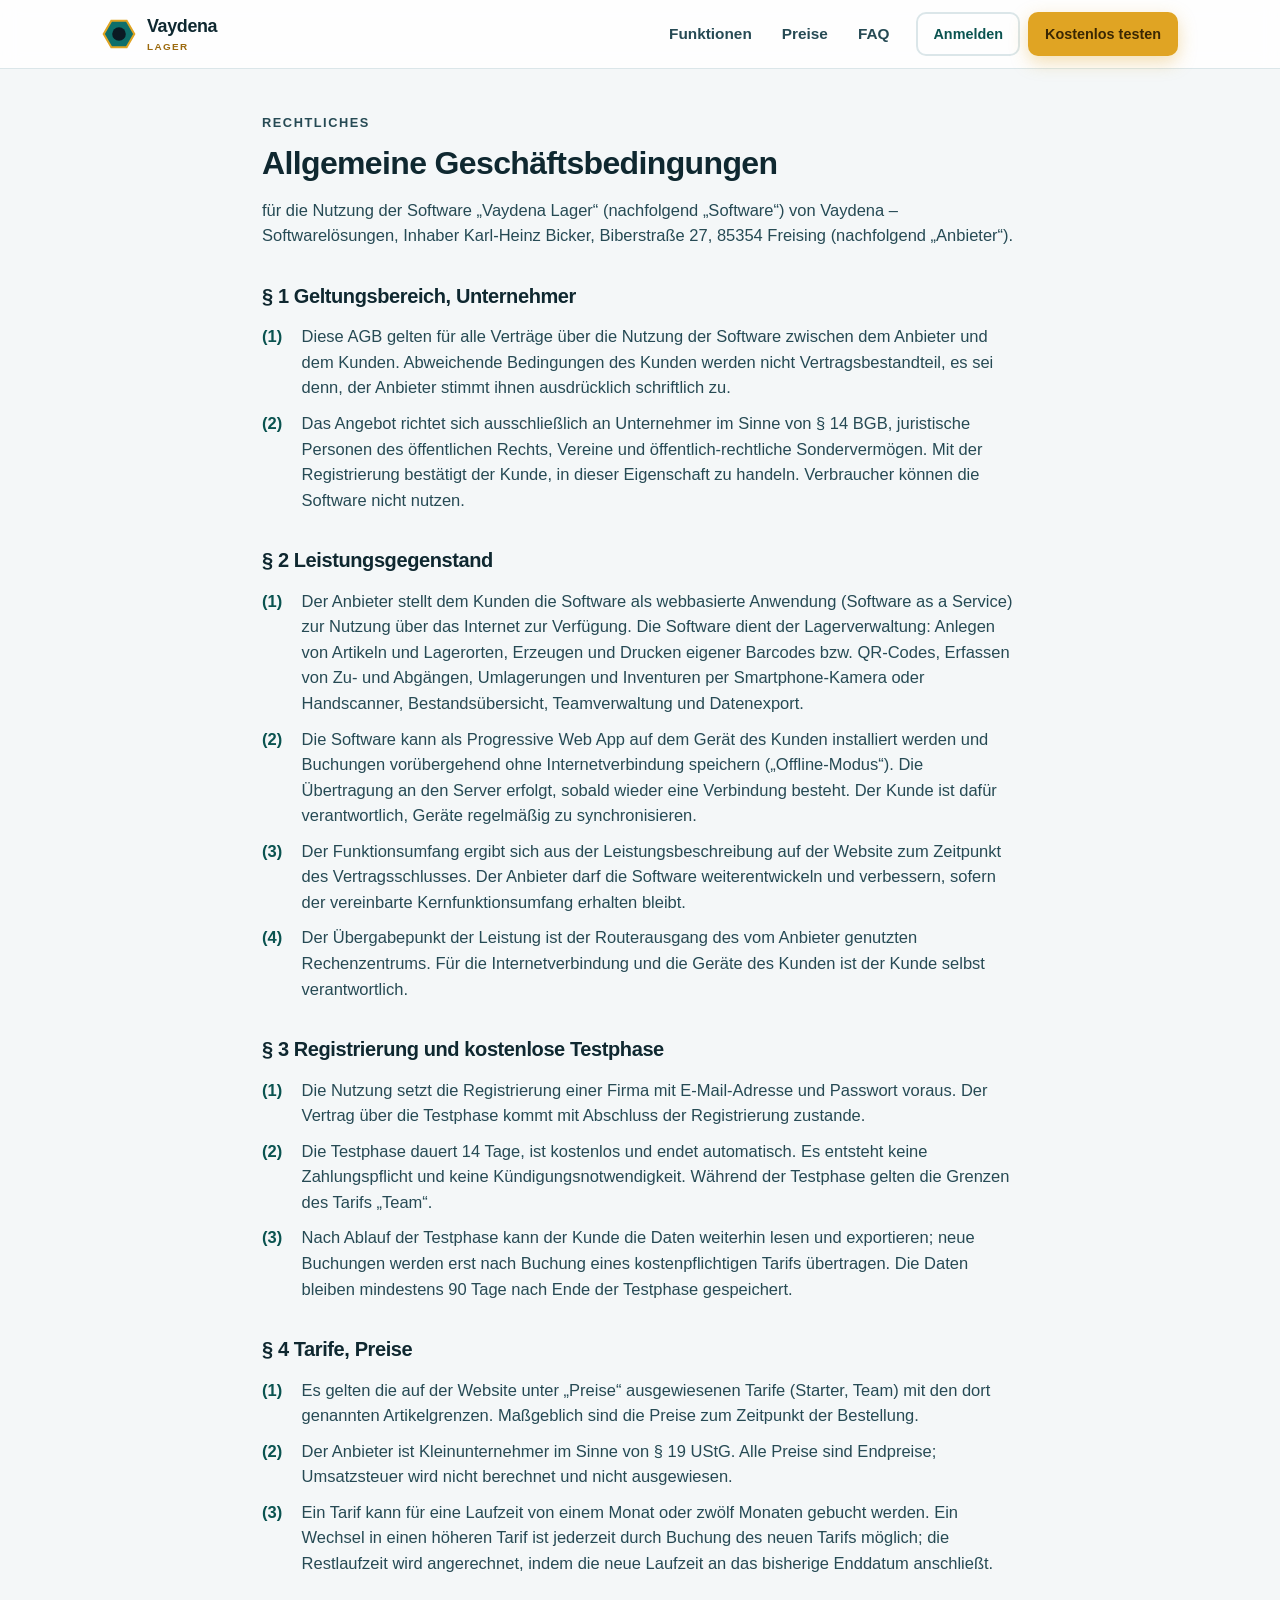
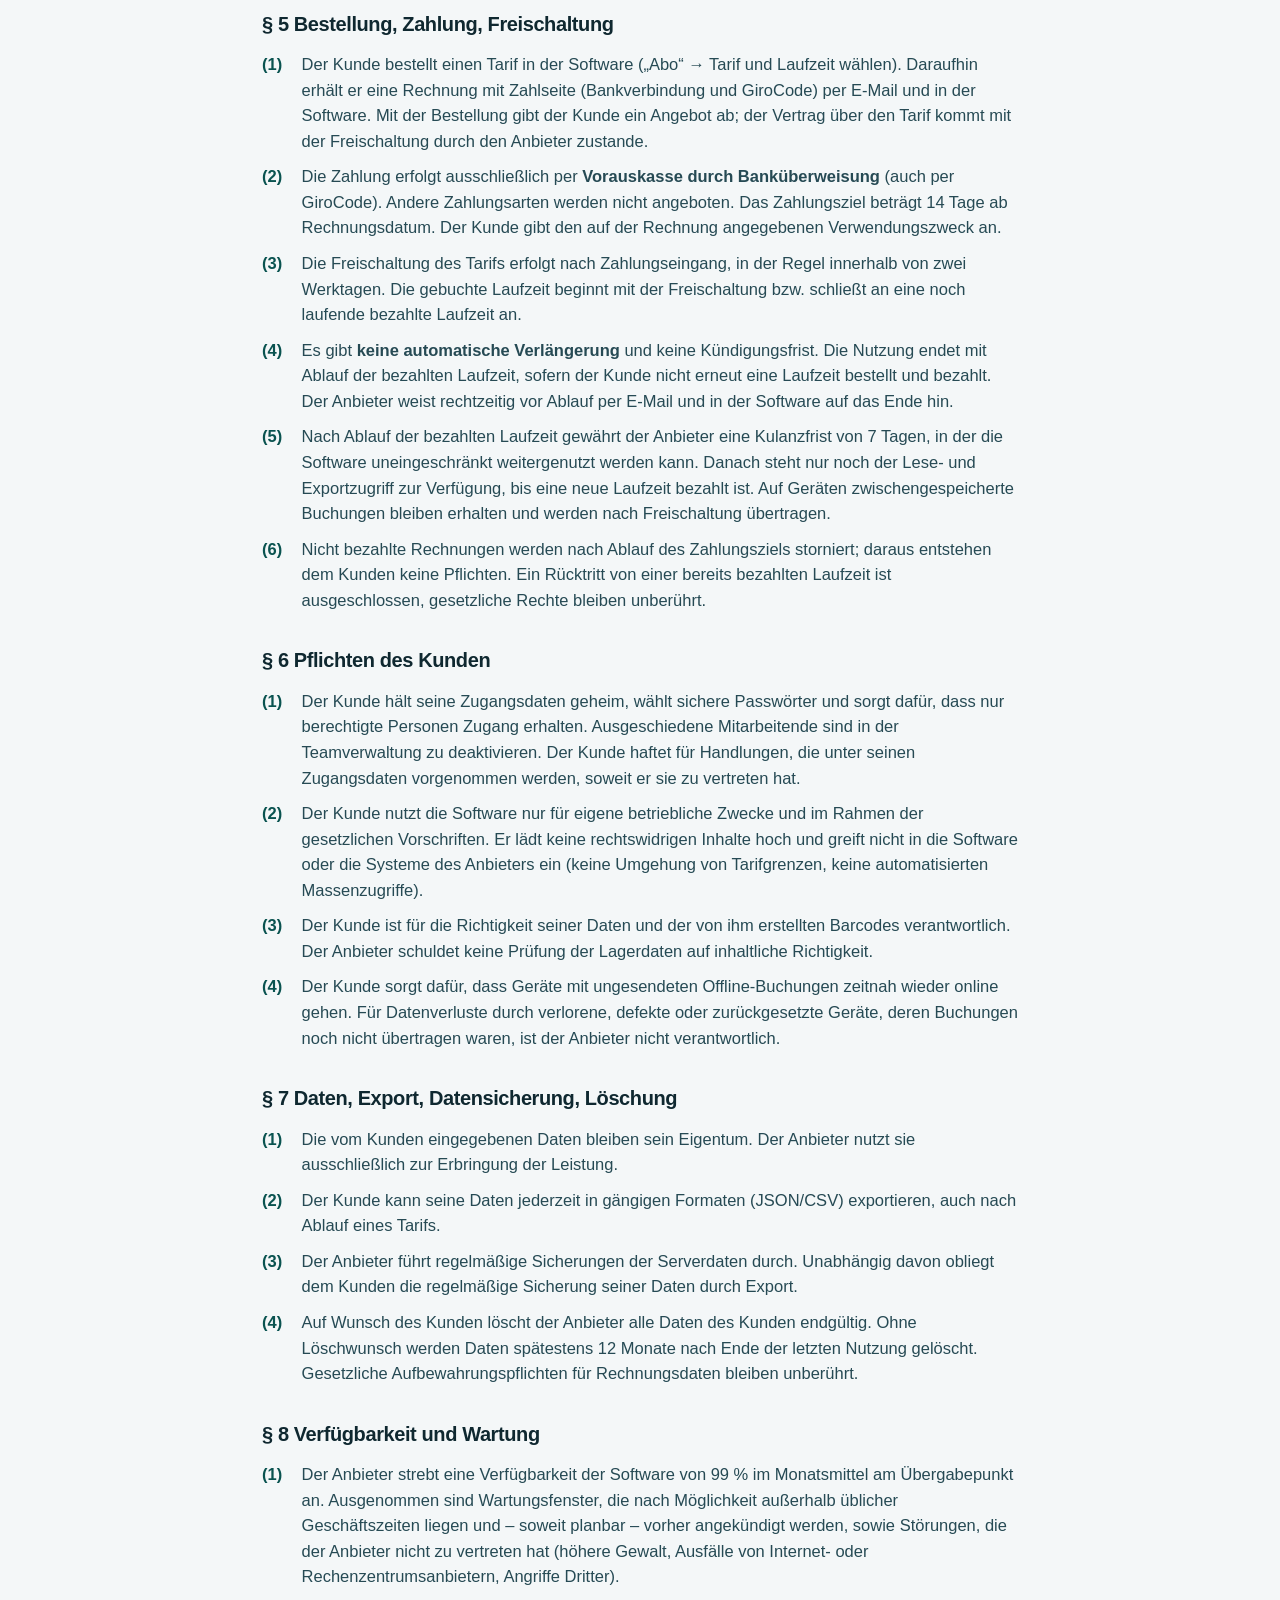
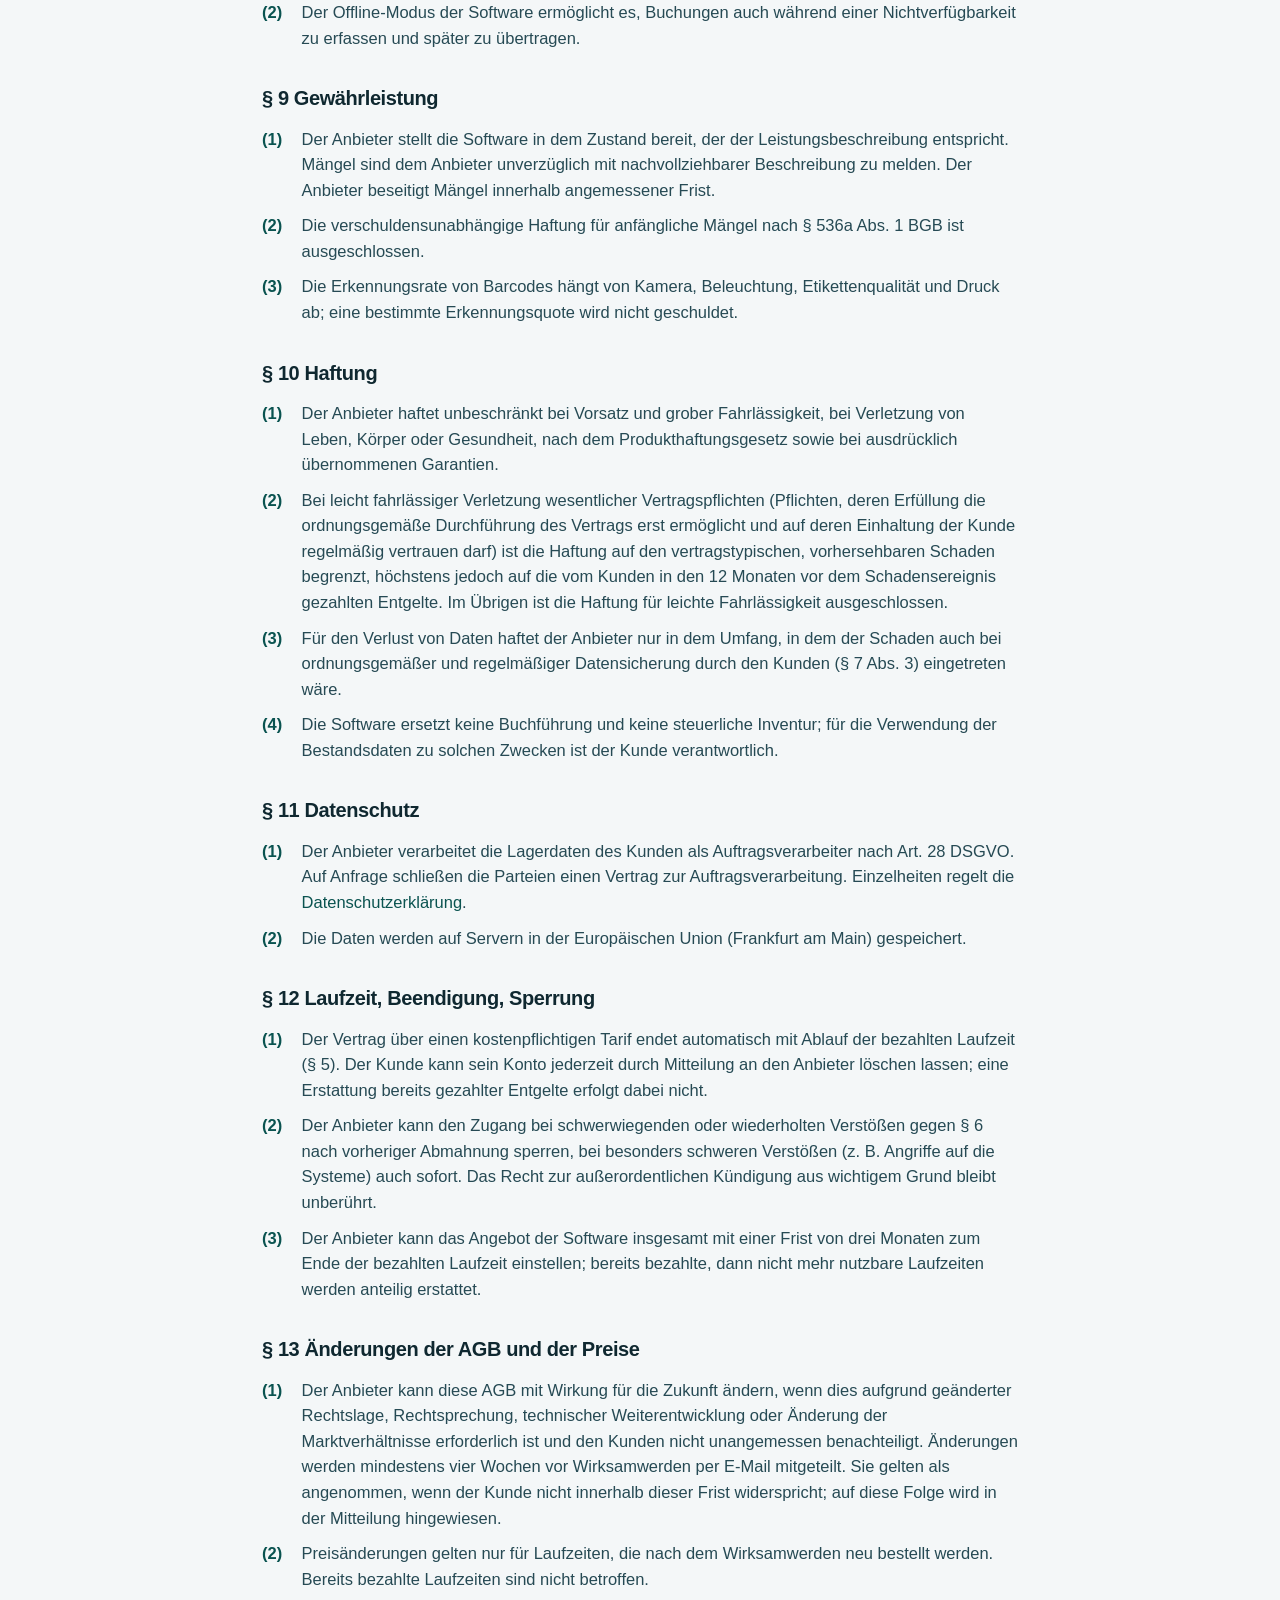
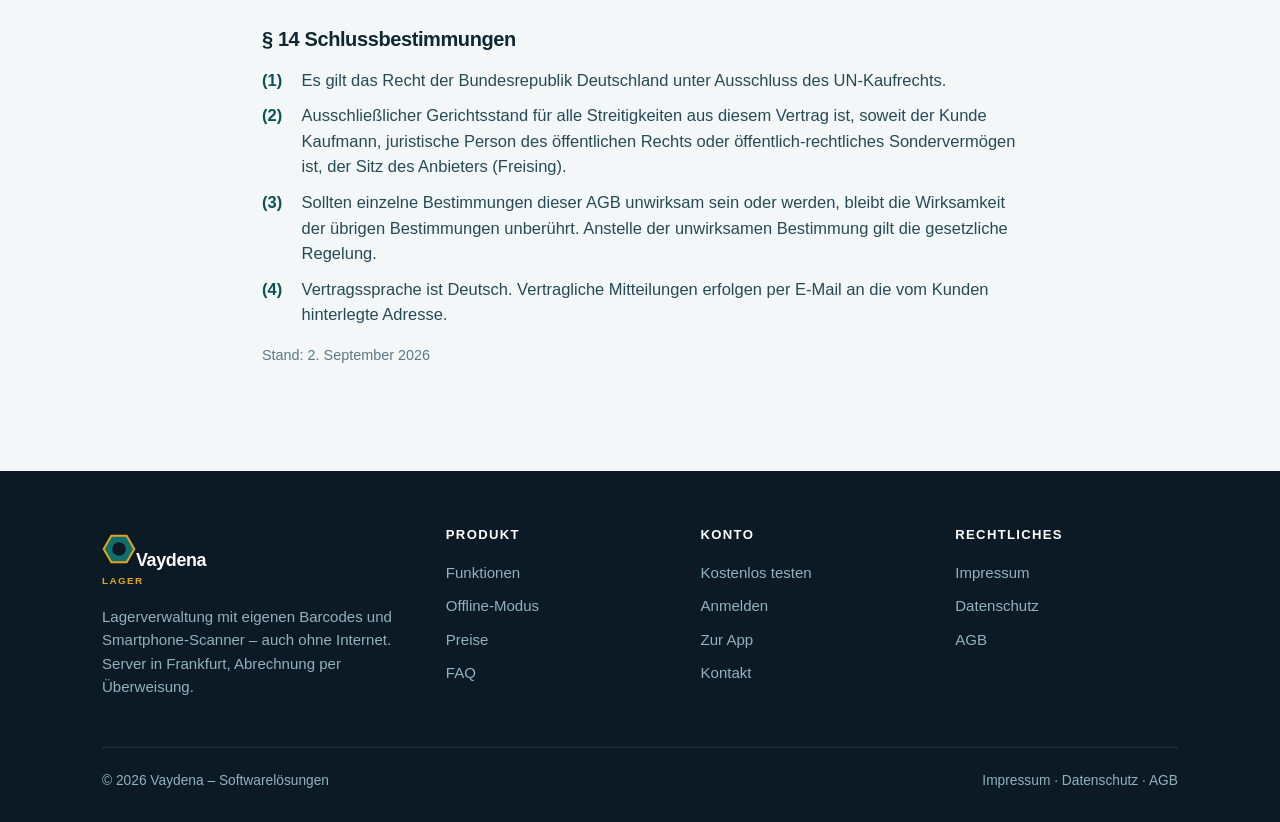
==== commit d50433ac: "Preise gesenkt: Starter 9 EUR (2.500 Artikel), Team 19 EUR (25.000 Artikel), ohne Nutzerlimit; Busin" ====
--- a/agb.html
+++ b/agb.html
@@ -68,7 +68,7 @@
 
   <h2>§ 4 Tarife, Preise</h2>
   <ol class="n">
-    <li>Es gelten die auf der Website unter „Preise“ ausgewiesenen Tarife (Starter, Team, Business) mit den dort genannten Nutzer- und Artikelgrenzen. Maßgeblich sind die Preise zum Zeitpunkt der Bestellung.</li>
+    <li>Es gelten die auf der Website unter „Preise“ ausgewiesenen Tarife (Starter, Team) mit den dort genannten Artikelgrenzen. Maßgeblich sind die Preise zum Zeitpunkt der Bestellung.</li>
     <li>Der Anbieter ist Kleinunternehmer im Sinne von § 19 UStG. Alle Preise sind Endpreise; Umsatzsteuer wird nicht berechnet und nicht ausgewiesen.</li>
     <li>Ein Tarif kann für eine Laufzeit von einem Monat oder zwölf Monaten gebucht werden. Ein Wechsel in einen höheren Tarif ist jederzeit durch Buchung des neuen Tarifs möglich; die Restlaufzeit wird angerechnet, indem die neue Laufzeit an das bisherige Enddatum anschließt.</li>
   </ol>
--- a/assets/app.css
+++ b/assets/app.css
@@ -84,25 +84,6 @@
 .hero .trustline{display:flex;gap:18px;flex-wrap:wrap;color:var(--navy-muted);font-size:.9rem;font-weight:600}
 .hero .trustline span{display:flex;align-items:center;gap:7px}
 .hero .trustline svg{width:17px;height:17px;color:var(--gold)}
-
-/* Hero-Vorschau-Karte (Kurs-Mockup) */
-.previewcard{background:linear-gradient(180deg,#0f2531,#0b1c26);border:1px solid rgba(255,255,255,.09);
-  border-radius:20px;box-shadow:var(--shadow-l);overflow:hidden}
-.previewcard .pv-top{display:flex;align-items:center;gap:8px;padding:12px 16px;border-bottom:1px solid rgba(255,255,255,.08)}
-.previewcard .dot{width:11px;height:11px;border-radius:50%}
-.previewcard .pv-body{padding:18px}
-.pv-video{aspect-ratio:16/9;border-radius:12px;background:
-   radial-gradient(circle at 50% 46%,rgba(224,164,35,.9),rgba(224,164,35,.15) 34%,transparent 46%),
-   linear-gradient(160deg,#16323f,#0d222c);display:grid;place-items:center;position:relative;border:1px solid rgba(255,255,255,.08)}
-.pv-video .play{width:64px;height:64px;border-radius:50%;background:rgba(11,26,36,.55);backdrop-filter:blur(3px);
-  display:grid;place-items:center;border:2px solid rgba(255,255,255,.6)}
-.pv-video .play svg{width:26px;height:26px;color:#fff;margin-left:3px}
-.pv-quiz{margin-top:16px;background:rgba(255,255,255,.05);border:1px solid rgba(255,255,255,.09);border-radius:12px;padding:14px 15px}
-.pv-quiz .q{color:#fff;font-weight:700;font-size:.95rem;margin-bottom:11px}
-.pv-quiz .opt{display:flex;align-items:center;gap:9px;padding:9px 12px;border-radius:9px;font-size:.88rem;
-  background:rgba(255,255,255,.04);border:1px solid rgba(255,255,255,.1);color:var(--navy-ink);margin-bottom:7px}
-.pv-quiz .opt.ok{background:rgba(31,157,107,.22);border-color:rgba(31,157,107,.6);color:#c7f0dc}
-.pv-quiz .opt .mk{width:18px;height:18px;border-radius:50%;border:1.5px solid currentColor;flex:0 0 auto;display:grid;place-items:center;font-size:.7rem}
 
 /* ---------- Sections ---------- */
 section{padding:70px 0}
@@ -167,7 +148,7 @@
   font-weight:700;padding:5px 11px;border-radius:999px;border:1px solid var(--line)}
 
 /* ---------- Preis-Tarife ---------- */
-.tiers{display:grid;grid-template-columns:repeat(4,1fr);gap:20px;align-items:stretch}
+.tiers{display:grid;grid-template-columns:repeat(3,1fr);gap:20px;align-items:stretch}
 .tier{background:var(--surface);border:1px solid var(--line);border-radius:var(--radius);padding:28px 24px;
   display:flex;flex-direction:column;box-shadow:var(--shadow-s);position:relative}
 .tier.pop{border-color:var(--primary);box-shadow:0 0 0 3px var(--primary-l),var(--shadow-m);transform:translateY(-6px)}
